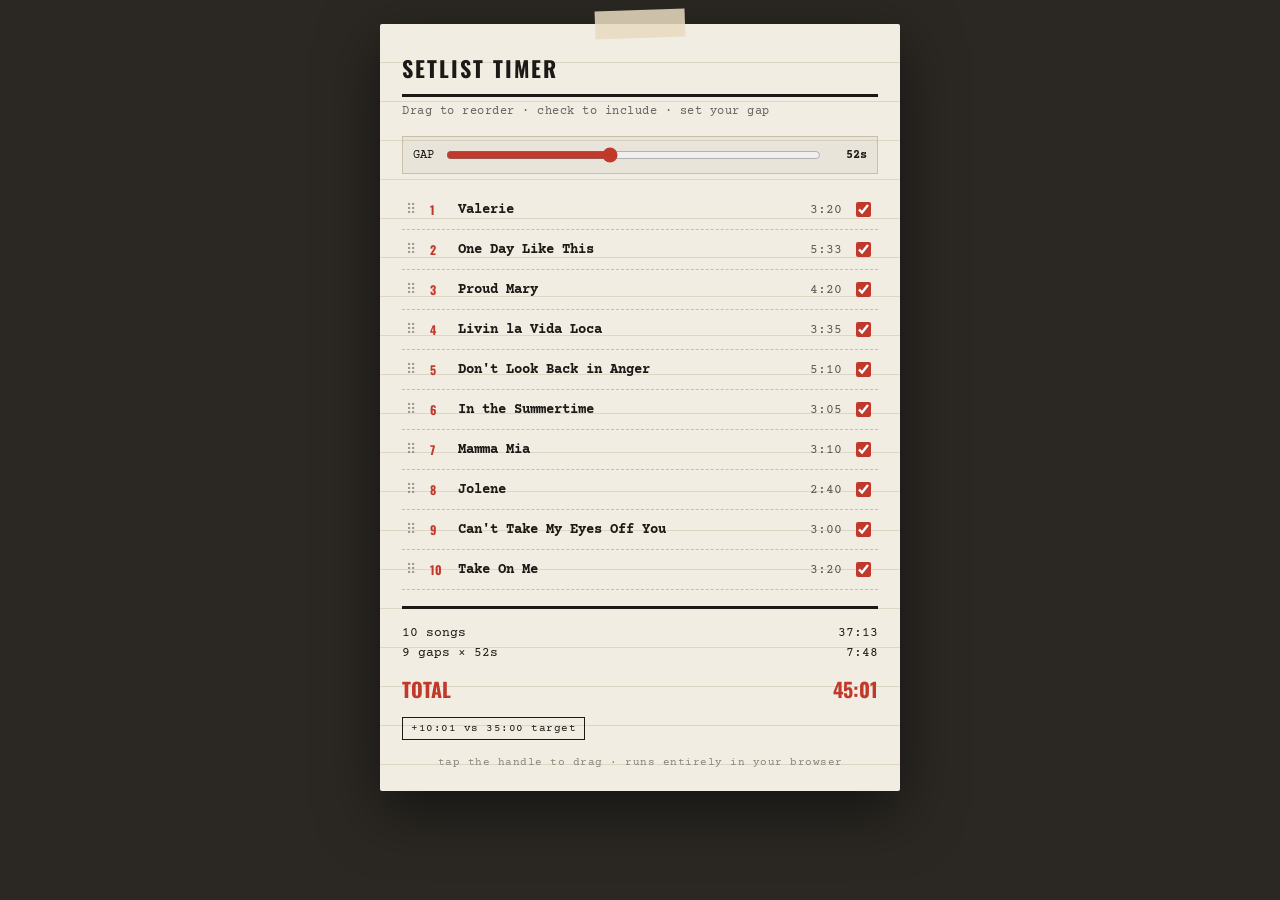
==== setlist/index.html @ 84c6b341 "Add setlist timer tool at /setlist/" ====
<!DOCTYPE html>
<html lang="en">
<head>
<meta charset="UTF-8">
<title>Setlist Timer</title>
<style>
  @import url('https://fonts.googleapis.com/css2?family=Oswald:wght@500;700&family=Courier+Prime:wght@400;700&display=swap');

  :root{
    --paper:#f2ede2;
    --ink:#1c1a17;
    --marker:#c0392b;
    --tape:#e8dcc0;
    --line:#c9bfa8;
  }
  *{box-sizing:border-box;}
  body{
    margin:0;
    background:#2b2823;
    font-family:'Courier Prime', monospace;
    color:var(--ink);
    padding:24px 16px 60px;
    display:flex;
    justify-content:center;
  }
  .board{
    width:100%;
    max-width:520px;
    background:var(--paper);
    background-image:
      repeating-linear-gradient(transparent, transparent 38px, var(--line) 39px);
    padding:28px 22px 22px;
    border-radius:2px;
    box-shadow:0 20px 60px rgba(0,0,0,0.5);
    position:relative;
  }
  .board::before{
    content:"";
    position:absolute;
    top:-14px; left:50%;
    transform:translateX(-50%) rotate(-2deg);
    width:90px; height:28px;
    background:var(--tape);
    opacity:.85;
  }
  h1{
    font-family:'Oswald', sans-serif;
    font-weight:700;
    text-transform:uppercase;
    letter-spacing:2px;
    font-size:22px;
    margin:0 0 2px;
    border-bottom:3px solid var(--ink);
    padding-bottom:10px;
  }
  .sub{
    font-size:12px;
    opacity:.65;
    margin:8px 0 18px;
    letter-spacing:.5px;
  }
  .gap-control{
    display:flex;
    align-items:center;
    gap:10px;
    font-size:12px;
    margin-bottom:16px;
    background:rgba(0,0,0,0.04);
    padding:8px 10px;
    border:1px solid var(--line);
  }
  .gap-control input[type=range]{flex:1; accent-color:var(--marker);}
  .gap-control .val{font-weight:700; min-width:34px; text-align:right;}

  ul#list{
    list-style:none;
    margin:0 0 16px;
    padding:0;
  }
  li{
    display:flex;
    align-items:center;
    gap:10px;
    padding:9px 4px;
    background:transparent;
    cursor:grab;
    user-select:none;
    border-bottom:1px dashed var(--line);
    transition:opacity .15s;
  }
  li.dragging{opacity:.35;}
  li.excluded{opacity:.4; text-decoration:line-through;}
  li.excluded .time{text-decoration:line-through;}
  .handle{
    font-size:14px;
    opacity:.4;
    letter-spacing:-2px;
    width:14px;
  }
  .num{
    font-family:'Oswald',sans-serif;
    font-weight:700;
    font-size:12px;
    color:var(--marker);
    width:18px;
  }
  .name{
    flex:1;
    font-size:14px;
    font-weight:700;
  }
  .time{
    font-size:13px;
    opacity:.7;
  }
  input[type=checkbox]{
    accent-color:var(--marker);
    width:15px;height:15px;
  }
  .gapline{
    text-align:center;
    font-size:10px;
    letter-spacing:2px;
    opacity:.35;
    padding:2px 0;
  }

  .totals{
    border-top:3px solid var(--ink);
    padding-top:14px;
    margin-top:6px;
  }
  .row{
    display:flex;
    justify-content:space-between;
    font-size:13px;
    padding:3px 0;
  }
  .row.big{
    font-family:'Oswald',sans-serif;
    font-size:20px;
    font-weight:700;
    margin-top:8px;
    color:var(--marker);
  }
  .target-badge{
    display:inline-block;
    margin-top:10px;
    font-size:11px;
    padding:4px 8px;
    border:1px solid var(--ink);
    letter-spacing:.5px;
  }
  .target-badge.ok{background:var(--ink); color:var(--paper);}
  footer{
    text-align:center;
    color:#8a8478;
    font-size:11px;
    margin-top:16px;
    letter-spacing:.5px;
  }
</style>
</head>
<body>
<div class="board">
  <h1>Setlist Timer</h1>
  <div class="sub">Drag to reorder · check to include · set your gap</div>

  <div class="gap-control">
    <span>GAP</span>
    <input type="range" id="gapSlider" min="0" max="120" value="52" step="1">
    <span class="val"><span id="gapVal">52</span>s</span>
  </div>

  <ul id="list"></ul>

  <div class="totals">
    <div class="row"><span id="songCount">0 songs</span><span id="songTime">0:00</span></div>
    <div class="row"><span id="gapCount">0 gaps</span><span id="gapTime">0:00</span></div>
    <div class="row big"><span>TOTAL</span><span id="grandTotal">0:00</span></div>
    <span class="target-badge" id="badge">— vs 35:00 target</span>
  </div>

  <footer>tap the handle to drag · runs entirely in your browser</footer>
</div>

<script>
const songs = [
  {name:"Valerie", sec:200},
  {name:"One Day Like This", sec:333},
  {name:"Proud Mary", sec:260},
  {name:"Livin la Vida Loca", sec:215},
  {name:"Don't Look Back in Anger", sec:310},
  {name:"In the Summertime", sec:185},
  {name:"Mamma Mia", sec:190},
  {name:"Jolene", sec:160},
  {name:"Can't Take My Eyes Off You", sec:180},
  {name:"Take On Me", sec:200},
];

let state = songs.map((s,i)=>({...s, id:i, included:true}));
let gapSec = 52;

const listEl = document.getElementById('list');
const gapSlider = document.getElementById('gapSlider');
const gapVal = document.getElementById('gapVal');

function fmt(s){
  const m = Math.floor(s/60), r = s%60;
  return m + ":" + String(r).padStart(2,'0');
}

function render(){
  listEl.innerHTML = '';
  state.forEach((song, idx) => {
    const li = document.createElement('li');
    li.draggable = true;
    li.dataset.id = song.id;
    if(!song.included) li.classList.add('excluded');
    li.innerHTML = `
      <span class="handle">⠿</span>
      <span class="num">${idx+1}</span>
      <span class="name">${song.name}</span>
      <span class="time">${fmt(song.sec)}</span>
      <input type="checkbox" ${song.included ? 'checked':''}>
    `;
    li.querySelector('input').addEventListener('change', (e)=>{
      song.included = e.target.checked;
      render();
    });
    li.addEventListener('dragstart', ()=>{ li.classList.add('dragging'); dragId = song.id; });
    li.addEventListener('dragend', ()=>{ li.classList.remove('dragging'); });
    li.addEventListener('dragover', (e)=> e.preventDefault());
    li.addEventListener('drop', (e)=>{
      e.preventDefault();
      const fromIdx = state.findIndex(s=>s.id===dragId);
      const toIdx = state.findIndex(s=>s.id===song.id);
      const [moved] = state.splice(fromIdx,1);
      state.splice(toIdx,0,moved);
      render();
    });
    listEl.appendChild(li);
  });
  updateTotals();
}

let dragId = null;

function updateTotals(){
  const included = state.filter(s=>s.included);
  const songTotal = included.reduce((a,s)=>a+s.sec,0);
  const gaps = Math.max(included.length - 1, 0);
  const gapTotal = gaps * gapSec;
  const grand = songTotal + gapTotal;

  document.getElementById('songCount').textContent = included.length + " song" + (included.length!==1?'s':'');
  document.getElementById('songTime').textContent = fmt(songTotal);
  document.getElementById('gapCount').textContent = gaps + " gap" + (gaps!==1?'s':'') + " × " + gapSec + "s";
  document.getElementById('gapTime').textContent = fmt(gapTotal);
  document.getElementById('grandTotal').textContent = fmt(grand);

  const target = 2100; // 35:00
  const diff = grand - target;
  const badge = document.getElementById('badge');
  if(Math.abs(diff) <= 15){
    badge.textContent = "✓ within 15s of 35:00 target";
    badge.classList.add('ok');
  } else {
    const sign = diff > 0 ? "+" : "−";
    badge.textContent = sign + fmt(Math.abs(diff)) + " vs 35:00 target";
    badge.classList.remove('ok');
  }
}

gapSlider.addEventListener('input', (e)=>{
  gapSec = parseInt(e.target.value,10);
  gapVal.textContent = gapSec;
  updateTotals();
});

render();
</script>
</body>
</html>
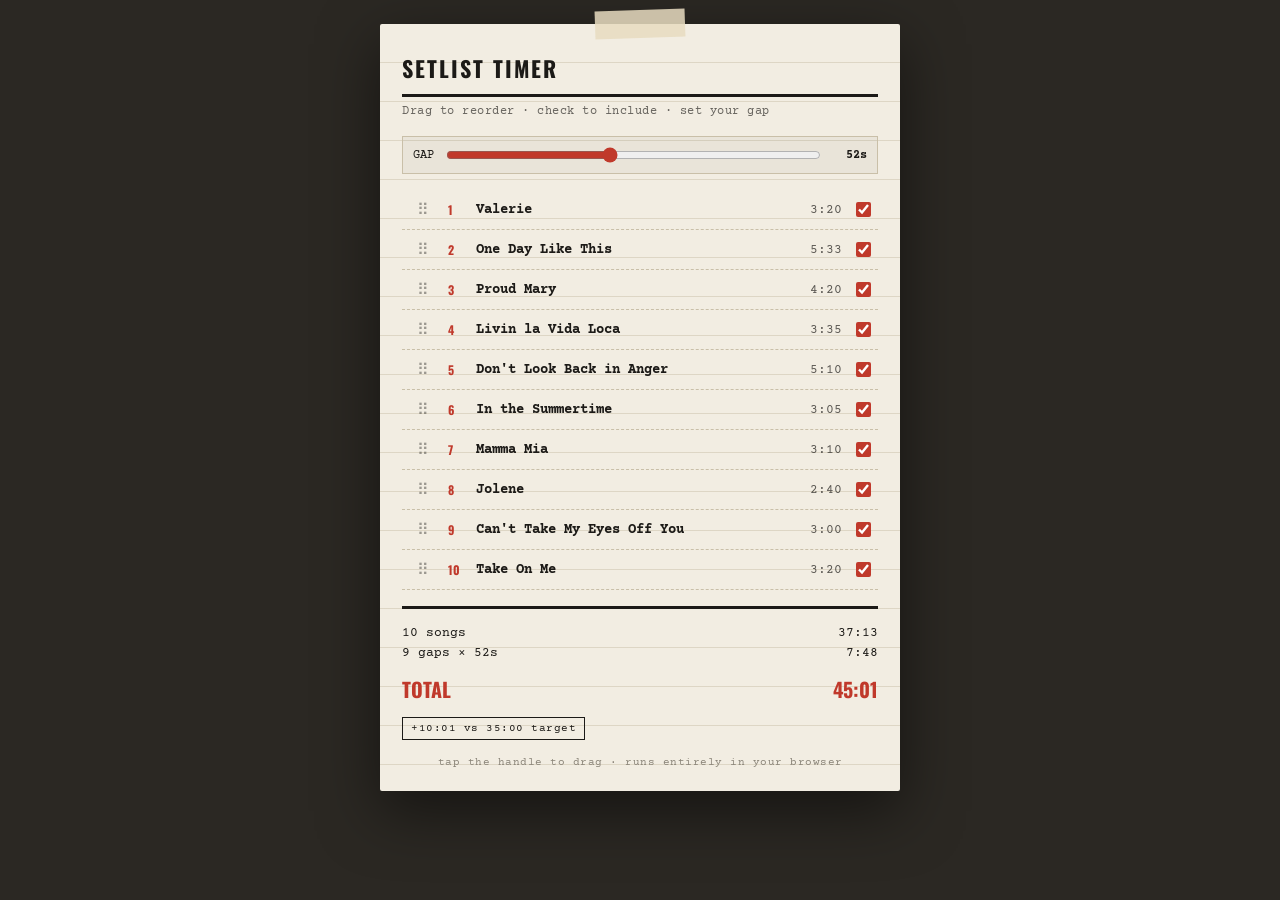
==== commit cb6cd45f: "Fix setlist tool on iOS Safari: viewport meta + touch drag" ====
--- a/setlist/index.html
+++ b/setlist/index.html
@@ -2,6 +2,7 @@
 <html lang="en">
 <head>
 <meta charset="UTF-8">
+<meta name="viewport" content="width=device-width, initial-scale=1.0">
 <title>Setlist Timer</title>
 <style>
   @import url('https://fonts.googleapis.com/css2?family=Oswald:wght@500;700&family=Courier+Prime:wght@400;700&display=swap');
@@ -92,10 +93,15 @@
   li.excluded{opacity:.4; text-decoration:line-through;}
   li.excluded .time{text-decoration:line-through;}
   .handle{
-    font-size:14px;
+    font-size:16px;
     opacity:.4;
     letter-spacing:-2px;
-    width:14px;
+    width:32px;
+    padding:8px 4px;
+    margin:-8px 0;
+    text-align:center;
+    touch-action:none;
+    cursor:grab;
   }
   .num{
     font-family:'Oswald',sans-serif;
@@ -230,6 +236,29 @@
     });
     li.addEventListener('dragstart', ()=>{ li.classList.add('dragging'); dragId = song.id; });
     li.addEventListener('dragend', ()=>{ li.classList.remove('dragging'); });
+
+    const handle = li.querySelector('.handle');
+    handle.addEventListener('touchstart', (e)=>{
+      e.preventDefault();
+      li.classList.add('dragging');
+    }, {passive:false});
+    handle.addEventListener('touchmove', (e)=>{
+      e.preventDefault();
+      const touch = e.touches[0];
+      const under = document.elementFromPoint(touch.clientX, touch.clientY);
+      const over = under && under.closest('li');
+      if(over && over !== li && over.parentNode === listEl){
+        const rect = over.getBoundingClientRect();
+        const before = touch.clientY < rect.top + rect.height/2;
+        listEl.insertBefore(li, before ? over : over.nextSibling);
+      }
+    }, {passive:false});
+    handle.addEventListener('touchend', ()=>{
+      li.classList.remove('dragging');
+      const order = [...listEl.children].map(el=>parseInt(el.dataset.id,10));
+      state.sort((a,b)=>order.indexOf(a.id)-order.indexOf(b.id));
+      render();
+    });
     li.addEventListener('dragover', (e)=> e.preventDefault());
     li.addEventListener('drop', (e)=>{
       e.preventDefault();
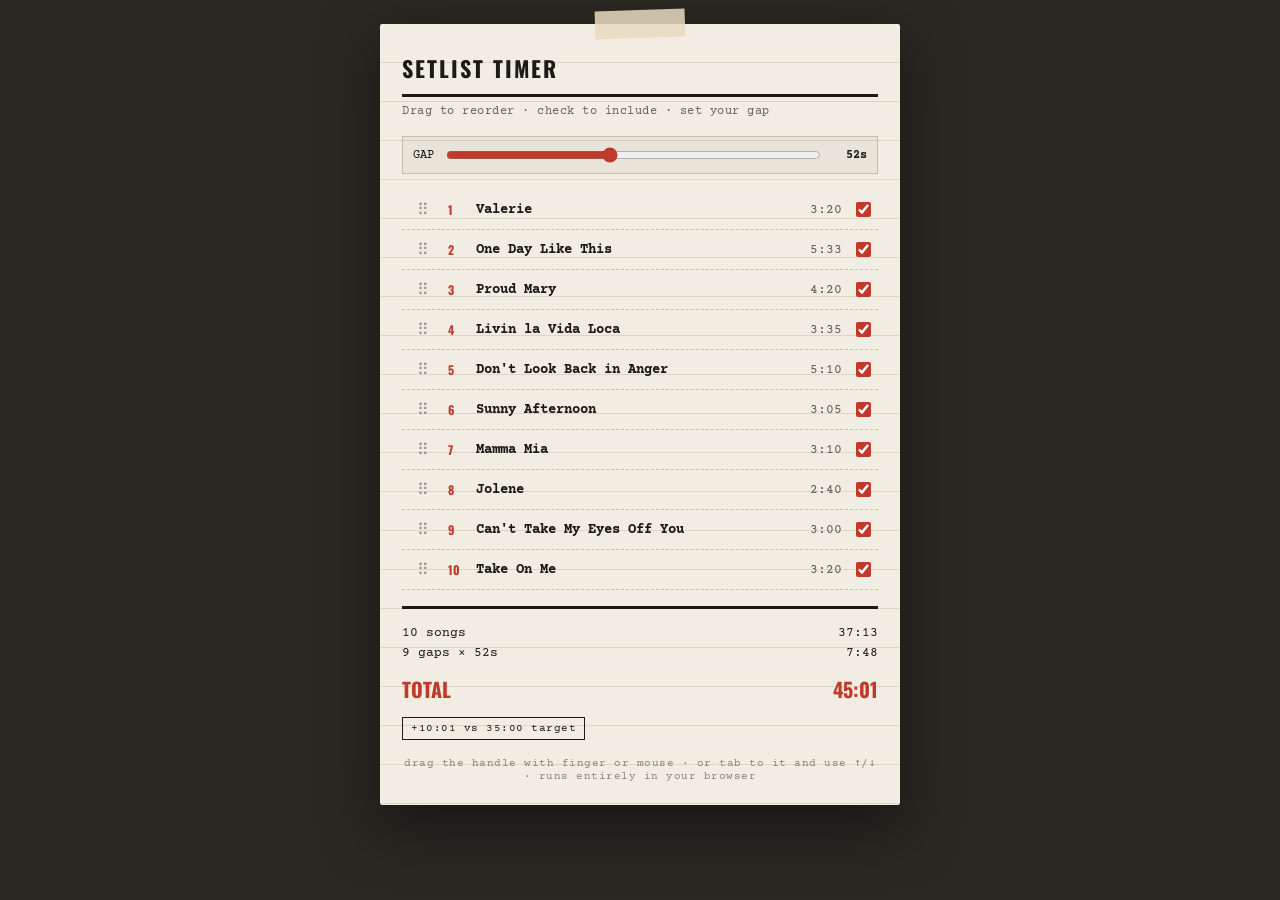
==== commit 26f9b221: "Unify reordering via pointer events, add keyboard support, rename song - Replace HTML5 drag-and-drop" ====
--- a/setlist/index.html
+++ b/setlist/index.html
@@ -103,6 +103,11 @@
     touch-action:none;
     cursor:grab;
   }
+  .handle:focus-visible{
+    outline:2px solid var(--marker);
+    outline-offset:2px;
+    opacity:1;
+  }
   .num{
     font-family:'Oswald',sans-serif;
     font-weight:700;
@@ -187,7 +192,7 @@
     <span class="target-badge" id="badge">— vs 35:00 target</span>
   </div>
 
-  <footer>tap the handle to drag · runs entirely in your browser</footer>
+  <footer>drag the handle with finger or mouse · or tab to it and use ↑/↓ · runs entirely in your browser</footer>
 </div>
 
 <script>
@@ -197,7 +202,7 @@
   {name:"Proud Mary", sec:260},
   {name:"Livin la Vida Loca", sec:215},
   {name:"Don't Look Back in Anger", sec:310},
-  {name:"In the Summertime", sec:185},
+  {name:"Sunny Afternoon", sec:185},
   {name:"Mamma Mia", sec:190},
   {name:"Jolene", sec:160},
   {name:"Can't Take My Eyes Off You", sec:180},
@@ -220,11 +225,10 @@
   listEl.innerHTML = '';
   state.forEach((song, idx) => {
     const li = document.createElement('li');
-    li.draggable = true;
     li.dataset.id = song.id;
     if(!song.included) li.classList.add('excluded');
     li.innerHTML = `
-      <span class="handle">⠿</span>
+      <span class="handle" tabindex="0" role="button" aria-label="Reorder ${song.name}: drag, or use arrow keys">⠿</span>
       <span class="num">${idx+1}</span>
       <span class="name">${song.name}</span>
       <span class="time">${fmt(song.sec)}</span>
@@ -234,46 +238,54 @@
       song.included = e.target.checked;
       render();
     });
-    li.addEventListener('dragstart', ()=>{ li.classList.add('dragging'); dragId = song.id; });
-    li.addEventListener('dragend', ()=>{ li.classList.remove('dragging'); });
-
     const handle = li.querySelector('.handle');
-    handle.addEventListener('touchstart', (e)=>{
+    handle.addEventListener('pointerdown', (e)=>{
+      if(e.button !== 0 && e.pointerType === 'mouse') return;
       e.preventDefault();
       li.classList.add('dragging');
-    }, {passive:false});
-    handle.addEventListener('touchmove', (e)=>{
-      e.preventDefault();
-      const touch = e.touches[0];
-      const under = document.elementFromPoint(touch.clientX, touch.clientY);
-      const over = under && under.closest('li');
-      if(over && over !== li && over.parentNode === listEl){
-        const rect = over.getBoundingClientRect();
-        const before = touch.clientY < rect.top + rect.height/2;
-        listEl.insertBefore(li, before ? over : over.nextSibling);
+      const onMove = (ev)=>{
+        const under = document.elementFromPoint(ev.clientX, ev.clientY);
+        const over = under && under.closest('li');
+        if(over && over !== li && over.parentNode === listEl){
+          const rect = over.getBoundingClientRect();
+          const before = ev.clientY < rect.top + rect.height/2;
+          listEl.insertBefore(li, before ? over : over.nextSibling);
+        }
+      };
+      const onEnd = ()=>{
+        document.removeEventListener('pointermove', onMove);
+        document.removeEventListener('pointerup', onEnd);
+        document.removeEventListener('pointercancel', onEnd);
+        li.classList.remove('dragging');
+        const order = [...listEl.children].map(el=>parseInt(el.dataset.id,10));
+        state.sort((a,b)=>order.indexOf(a.id)-order.indexOf(b.id));
+        render();
+      };
+      document.addEventListener('pointermove', onMove);
+      document.addEventListener('pointerup', onEnd);
+      document.addEventListener('pointercancel', onEnd);
+    });
+    handle.addEventListener('keydown', (e)=>{
+      if(e.key === 'ArrowUp' || e.key === 'ArrowDown'){
+        e.preventDefault();
+        moveSong(song.id, e.key === 'ArrowUp' ? -1 : 1);
       }
-    }, {passive:false});
-    handle.addEventListener('touchend', ()=>{
-      li.classList.remove('dragging');
-      const order = [...listEl.children].map(el=>parseInt(el.dataset.id,10));
-      state.sort((a,b)=>order.indexOf(a.id)-order.indexOf(b.id));
-      render();
-    });
-    li.addEventListener('dragover', (e)=> e.preventDefault());
-    li.addEventListener('drop', (e)=>{
-      e.preventDefault();
-      const fromIdx = state.findIndex(s=>s.id===dragId);
-      const toIdx = state.findIndex(s=>s.id===song.id);
-      const [moved] = state.splice(fromIdx,1);
-      state.splice(toIdx,0,moved);
-      render();
     });
     listEl.appendChild(li);
   });
   updateTotals();
 }
 
-let dragId = null;
+function moveSong(id, delta){
+  const idx = state.findIndex(s=>s.id===id);
+  const to = idx + delta;
+  if(to < 0 || to >= state.length) return;
+  const [moved] = state.splice(idx,1);
+  state.splice(to,0,moved);
+  render();
+  const li = listEl.querySelector('li[data-id="'+id+'"]');
+  if(li) li.querySelector('.handle').focus();
+}
 
 function updateTotals(){
   const included = state.filter(s=>s.included);
